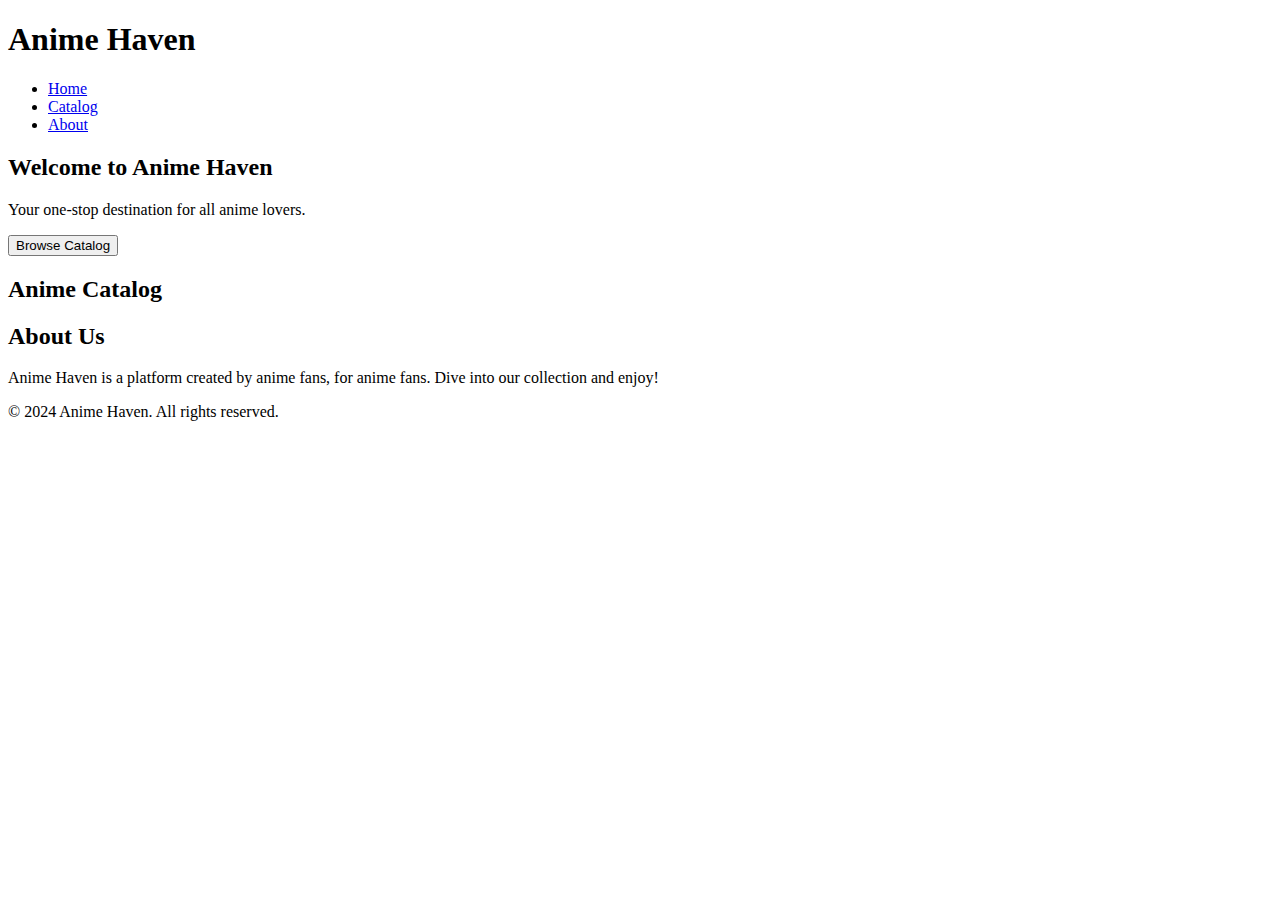
==== index.html @ 2b057801 "Create index.html" ====
<!DOCTYPE html>
<html lang="en">
<head>
    <meta charset="UTF-8">
    <meta name="viewport" content="width=device-width, initial-scale=1.0">
    <title>Anime Haven</title>
    <link rel="stylesheet" href="style.css">
    <script defer src="script.js"></script>
</head>
<body>
    <header class="header">
        <h1>Anime Haven</h1>
        <nav>
            <ul>
                <li><a href="#home">Home</a></li>
                <li><a href="#catalog">Catalog</a></li>
                <li><a href="#about">About</a></li>
            </ul>
        </nav>
    </header>
    
    <main>
        <section id="home" class="hero">
            <div class="hero-content">
                <h2>Welcome to Anime Haven</h2>
                <p>Your one-stop destination for all anime lovers.</p>
                <button onclick="scrollToCatalog()">Browse Catalog</button>
            </div>
        </section>
        
        <section id="catalog" class="catalog">
            <h2>Anime Catalog</h2>
            <div id="anime-list" class="anime-list"></div>
        </section>
        
        <section id="about" class="about">
            <h2>About Us</h2>
            <p>Anime Haven is a platform created by anime fans, for anime fans. Dive into our collection and enjoy!</p>
        </section>
    </main>
    
    <footer>
        <p>© 2024 Anime Haven. All rights reserved.</p>
    </footer>
</body>
</html>
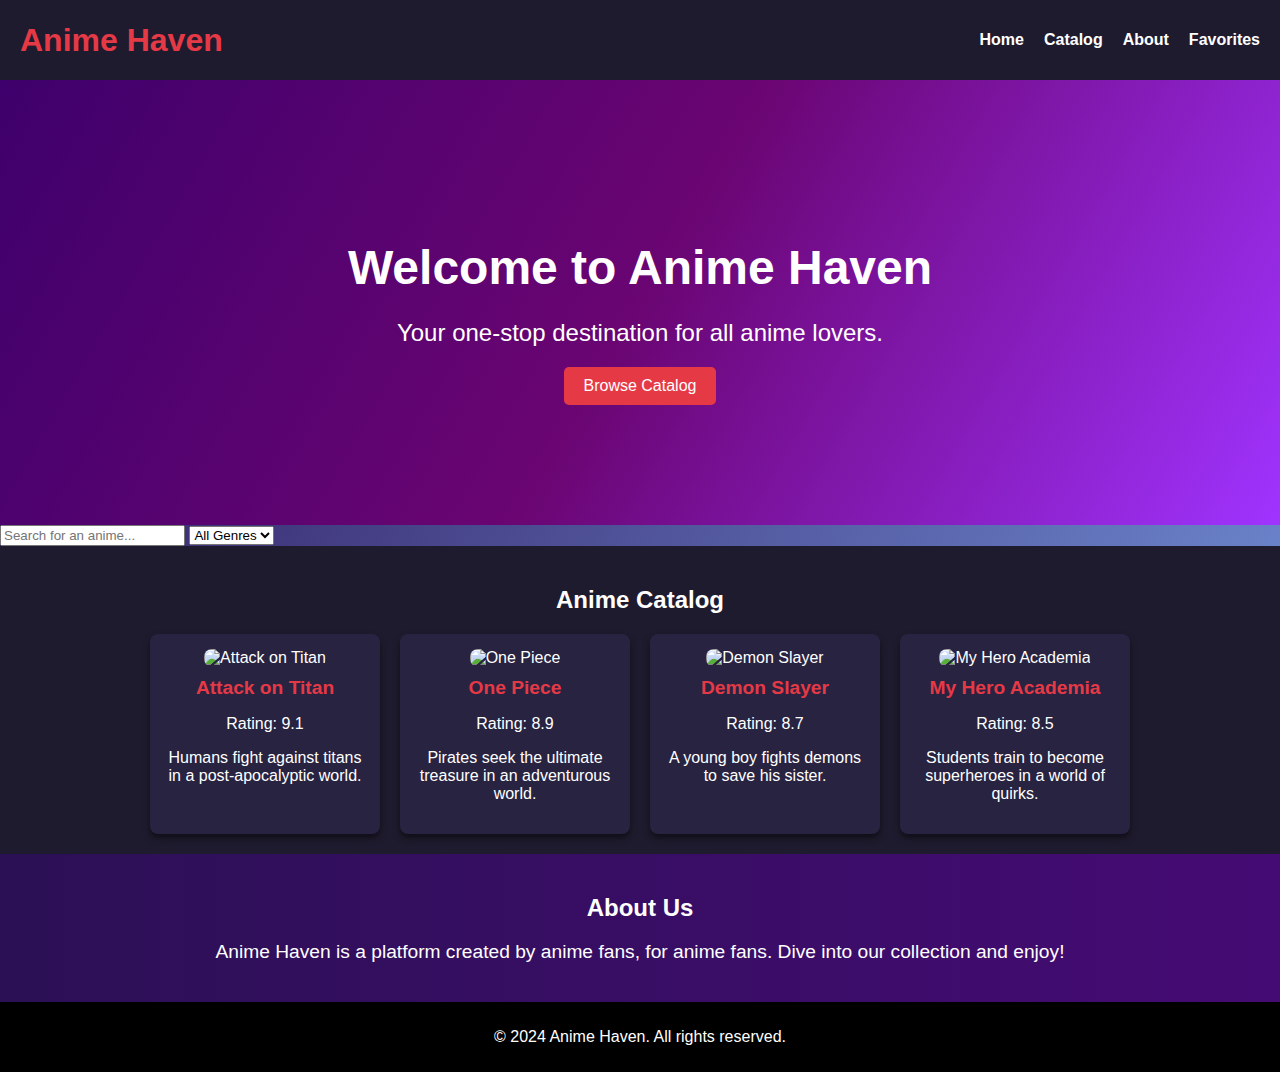
==== commit 9e121460: "Update index.html" ====
--- a/index.html
+++ b/index.html
@@ -15,11 +15,13 @@
                 <li><a href="#home">Home</a></li>
                 <li><a href="#catalog">Catalog</a></li>
                 <li><a href="#about">About</a></li>
+                <li><a href="favorites.html">Favorites</a></li>
             </ul>
         </nav>
     </header>
     
     <main>
+        <!-- Hero Section -->
         <section id="home" class="hero">
             <div class="hero-content">
                 <h2>Welcome to Anime Haven</h2>
@@ -28,11 +30,25 @@
             </div>
         </section>
         
+        <!-- Search and Filter -->
+        <section id="search" class="search-section">
+            <input type="text" id="search-bar" placeholder="Search for an anime..." oninput="searchAnime()">
+            <select id="filter" onchange="filterAnime()">
+                <option value="all">All Genres</option>
+                <option value="action">Action</option>
+                <option value="adventure">Adventure</option>
+                <option value="fantasy">Fantasy</option>
+                <option value="drama">Drama</option>
+            </select>
+        </section>
+        
+        <!-- Catalog -->
         <section id="catalog" class="catalog">
             <h2>Anime Catalog</h2>
             <div id="anime-list" class="anime-list"></div>
         </section>
         
+        <!-- About Section -->
         <section id="about" class="about">
             <h2>About Us</h2>
             <p>Anime Haven is a platform created by anime fans, for anime fans. Dive into our collection and enjoy!</p>
--- a/style.css
+++ b/style.css
@@ -0,0 +1,140 @@
+/* General Styles */
+body {
+    margin: 0;
+    font-family: 'Roboto', sans-serif;
+    background: linear-gradient(120deg, #2b1055, #7597de);
+    color: #ffffff;
+    overflow-x: hidden;
+}
+
+.header {
+    background: #1f1b2e;
+    padding: 15px 20px;
+    display: flex;
+    justify-content: space-between;
+    align-items: center;
+    box-shadow: 0 4px 6px rgba(0, 0, 0, 0.5);
+}
+
+.header h1 {
+    margin: 0;
+    color: #e63946;
+}
+
+.header nav ul {
+    list-style: none;
+    padding: 0;
+    display: flex;
+    gap: 20px;
+}
+
+.header nav a {
+    text-decoration: none;
+    color: #ffffff;
+    font-weight: bold;
+    transition: color 0.3s ease;
+}
+
+.header nav a:hover {
+    color: #e63946;
+}
+
+/* Hero Section */
+.hero {
+    background: linear-gradient(120deg, #3e006c, #6a0572, #a033ff);
+    text-align: center;
+    padding: 120px 20px;
+    color: white;
+}
+
+.hero-content h2 {
+    font-size: 3rem;
+    margin-bottom: 10px;
+}
+
+.hero-content p {
+    font-size: 1.5rem;
+    margin-bottom: 20px;
+}
+
+.hero-content button {
+    padding: 10px 20px;
+    background: #e63946;
+    border: none;
+    border-radius: 5px;
+    color: white;
+    font-size: 1rem;
+    cursor: pointer;
+    transition: background 0.3s ease;
+}
+
+.hero-content button:hover {
+    background: #d62828;
+}
+
+/* Catalog */
+.catalog {
+    padding: 20px;
+    background: #1f1b2e;
+}
+
+.catalog h2 {
+    text-align: center;
+    margin-bottom: 20px;
+}
+
+.anime-list {
+    display: flex;
+    flex-wrap: wrap;
+    gap: 20px;
+    justify-content: center;
+}
+
+.anime-item {
+    background: #282341;
+    padding: 15px;
+    border-radius: 8px;
+    width: 200px;
+    text-align: center;
+    box-shadow: 0 4px 6px rgba(0, 0, 0, 0.5);
+    transition: transform 0.3s ease;
+}
+
+.anime-item:hover {
+    transform: translateY(-5px);
+}
+
+.anime-item img {
+    width: 100%;
+    border-radius: 8px;
+}
+
+.anime-item h3 {
+    margin: 10px 0;
+    font-size: 1.2rem;
+    color: #e63946;
+}
+
+/* About Section */
+.about {
+    padding: 20px;
+    text-align: center;
+    background: linear-gradient(90deg, #2b1055, #450b74);
+    color: #ffffff;
+}
+
+.about h2 {
+    margin-bottom: 10px;
+}
+
+.about p {
+    font-size: 1.2rem;
+}
+
+/* Footer */
+footer {
+    background: #000000;
+    text-align: center;
+    padding: 10px;
+    color: #ffffff;
+}
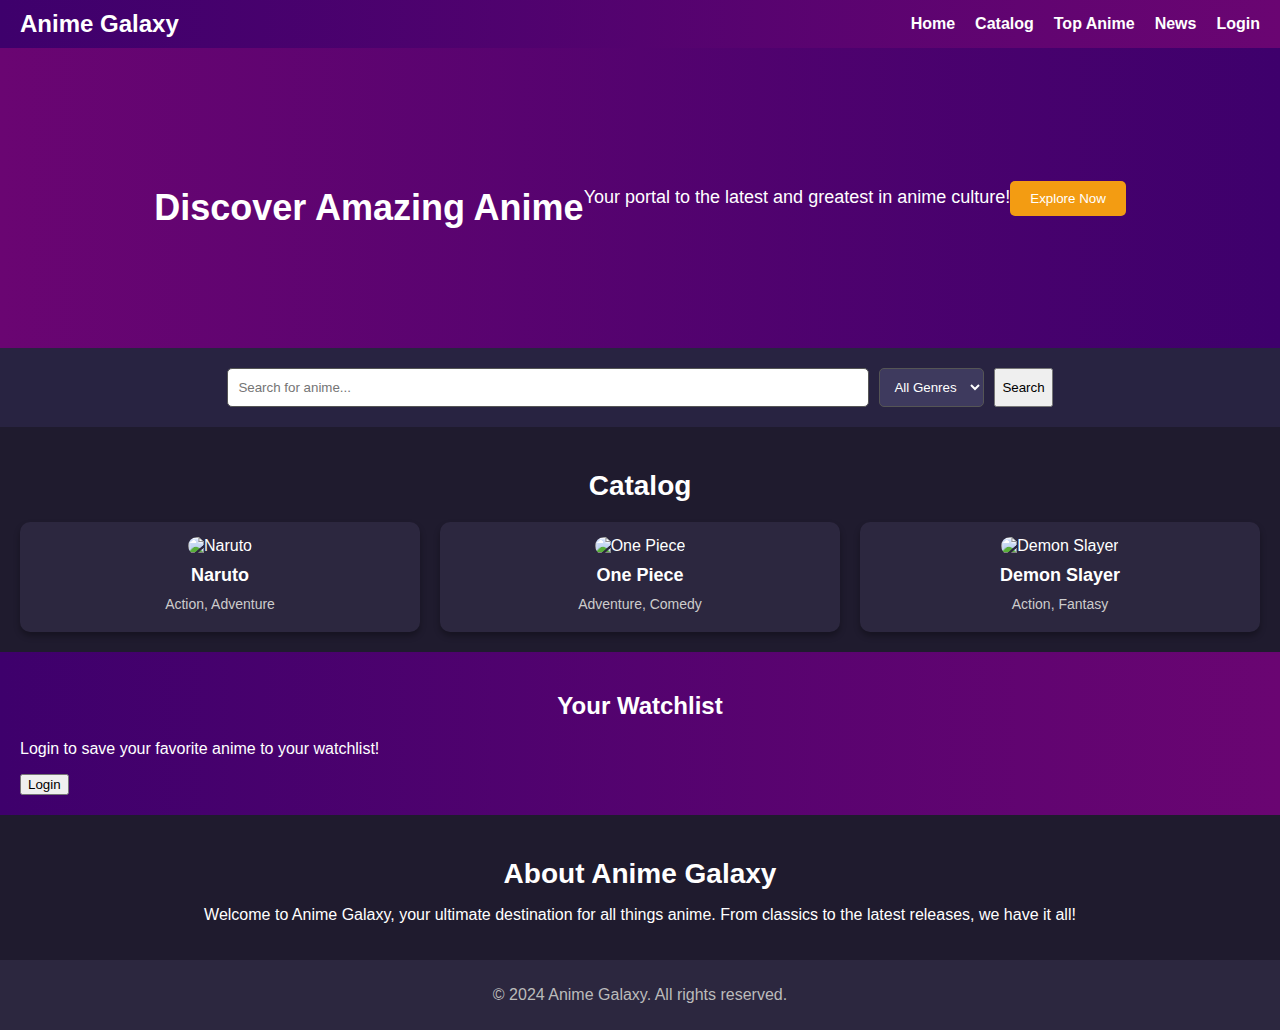
==== commit c8752159: "Update index.html" ====
--- a/index.html
+++ b/index.html
@@ -3,60 +3,77 @@
 <head>
     <meta charset="UTF-8">
     <meta name="viewport" content="width=device-width, initial-scale=1.0">
-    <title>Anime Haven</title>
+    <title>Anime Galaxy</title>
     <link rel="stylesheet" href="style.css">
-    <script defer src="script.js"></script>
 </head>
 <body>
     <header class="header">
-        <h1>Anime Haven</h1>
+        <h1>Anime Galaxy</h1>
         <nav>
             <ul>
                 <li><a href="#home">Home</a></li>
                 <li><a href="#catalog">Catalog</a></li>
-                <li><a href="#about">About</a></li>
-                <li><a href="favorites.html">Favorites</a></li>
+                <li><a href="top-anime.html">Top Anime</a></li>
+                <li><a href="news.html">News</a></li>
+                <li><a href="login.html">Login</a></li>
             </ul>
         </nav>
     </header>
-    
-    <main>
-        <!-- Hero Section -->
-        <section id="home" class="hero">
-            <div class="hero-content">
-                <h2>Welcome to Anime Haven</h2>
-                <p>Your one-stop destination for all anime lovers.</p>
-                <button onclick="scrollToCatalog()">Browse Catalog</button>
+
+    <div class="hero">
+        <h2>Discover Amazing Anime</h2>
+        <p>Your portal to the latest and greatest in anime culture!</p>
+        <button onclick="window.location.href='#catalog'">Explore Now</button>
+    </div>
+
+    <section class="search-section">
+        <input type="text" id="search-bar" placeholder="Search for anime...">
+        <select id="filter">
+            <option value="all">All Genres</option>
+            <option value="action">Action</option>
+            <option value="comedy">Comedy</option>
+            <option value="romance">Romance</option>
+            <option value="fantasy">Fantasy</option>
+        </select>
+        <button onclick="searchAnime()">Search</button>
+    </section>
+
+    <section id="catalog" class="catalog">
+        <h2>Catalog</h2>
+        <div class="anime-list">
+            <div class="anime-item" onclick="openDetails('naruto')">
+                <img src="https://via.placeholder.com/200x300" alt="Naruto">
+                <h3>Naruto</h3>
+                <p>Action, Adventure</p>
             </div>
-        </section>
-        
-        <!-- Search and Filter -->
-        <section id="search" class="search-section">
-            <input type="text" id="search-bar" placeholder="Search for an anime..." oninput="searchAnime()">
-            <select id="filter" onchange="filterAnime()">
-                <option value="all">All Genres</option>
-                <option value="action">Action</option>
-                <option value="adventure">Adventure</option>
-                <option value="fantasy">Fantasy</option>
-                <option value="drama">Drama</option>
-            </select>
-        </section>
-        
-        <!-- Catalog -->
-        <section id="catalog" class="catalog">
-            <h2>Anime Catalog</h2>
-            <div id="anime-list" class="anime-list"></div>
-        </section>
-        
-        <!-- About Section -->
-        <section id="about" class="about">
-            <h2>About Us</h2>
-            <p>Anime Haven is a platform created by anime fans, for anime fans. Dive into our collection and enjoy!</p>
-        </section>
-    </main>
-    
+            <div class="anime-item" onclick="openDetails('one-piece')">
+                <img src="https://via.placeholder.com/200x300" alt="One Piece">
+                <h3>One Piece</h3>
+                <p>Adventure, Comedy</p>
+            </div>
+            <div class="anime-item" onclick="openDetails('demon-slayer')">
+                <img src="https://via.placeholder.com/200x300" alt="Demon Slayer">
+                <h3>Demon Slayer</h3>
+                <p>Action, Fantasy</p>
+            </div>
+        </div>
+    </section>
+
+    <section class="favorites-section">
+        <h2>Your Watchlist</h2>
+        <p>Login to save your favorite anime to your watchlist!</p>
+        <button onclick="window.location.href='login.html'">Login</button>
+    </section>
+
+    <section class="about">
+        <h2>About Anime Galaxy</h2>
+        <p>Welcome to Anime Galaxy, your ultimate destination for all things anime. From classics to the latest releases, we have it all!</p>
+    </section>
+
     <footer>
-        <p>© 2024 Anime Haven. All rights reserved.</p>
+        <p>&copy; 2024 Anime Galaxy. All rights reserved.</p>
     </footer>
+
+    <script src="script.js"></script>
 </body>
 </html>
--- a/style.css
+++ b/style.css
@@ -1,140 +1,199 @@
 /* General Styles */
 body {
     margin: 0;
-    font-family: 'Roboto', sans-serif;
-    background: linear-gradient(120deg, #2b1055, #7597de);
-    color: #ffffff;
-    overflow-x: hidden;
+    font-family: Arial, sans-serif;
+    color: white;
+    background: #1f1b2e;
 }
 
 .header {
-    background: #1f1b2e;
-    padding: 15px 20px;
+    background: linear-gradient(90deg, #3e006c, #6a0572);
+    padding: 10px 20px;
     display: flex;
     justify-content: space-between;
     align-items: center;
-    box-shadow: 0 4px 6px rgba(0, 0, 0, 0.5);
+    box-shadow: 0 4px 6px rgba(0, 0, 0, 0.3);
 }
 
 .header h1 {
+    font-size: 24px;
     margin: 0;
-    color: #e63946;
 }
 
 .header nav ul {
     list-style: none;
-    padding: 0;
     display: flex;
     gap: 20px;
+    padding: 0;
+    margin: 0;
 }
 
-.header nav a {
+.header nav ul li {
+    display: inline;
+}
+
+.header nav ul li a {
     text-decoration: none;
-    color: #ffffff;
+    color: white;
     font-weight: bold;
     transition: color 0.3s ease;
 }
 
-.header nav a:hover {
-    color: #e63946;
+.header nav ul li a:hover {
+    color: #f39c12;
 }
 
-/* Hero Section */
 .hero {
-    background: linear-gradient(120deg, #3e006c, #6a0572, #a033ff);
+    display: flex;
+    justify-content: center;
+    align-items: center;
+    height: 300px;
+    background: linear-gradient(90deg, #6a0572, #3e006c);
     text-align: center;
-    padding: 120px 20px;
-    color: white;
 }
 
-.hero-content h2 {
-    font-size: 3rem;
+.hero h2 {
+    font-size: 36px;
     margin-bottom: 10px;
 }
 
-.hero-content p {
-    font-size: 1.5rem;
+.hero p {
+    font-size: 18px;
     margin-bottom: 20px;
 }
 
-.hero-content button {
+.hero button {
     padding: 10px 20px;
-    background: #e63946;
+    background-color: #f39c12;
+    color: white;
     border: none;
     border-radius: 5px;
-    color: white;
-    font-size: 1rem;
     cursor: pointer;
     transition: background 0.3s ease;
 }
 
-.hero-content button:hover {
-    background: #d62828;
+.hero button:hover {
+    background-color: #d87b00;
+}
+
+/* Search Section */
+.search-section {
+    display: flex;
+    justify-content: center;
+    gap: 10px;
+    padding: 20px;
+    background: #282341;
+}
+
+#search-bar {
+    padding: 10px;
+    width: 50%;
+    border: 1px solid #555;
+    border-radius: 5px;
+}
+
+#filter {
+    padding: 10px;
+    border: 1px solid #555;
+    border-radius: 5px;
+    background: #3e3a5e;
+    color: white;
 }
 
 /* Catalog */
 .catalog {
     padding: 20px;
-    background: #1f1b2e;
+    text-align: center;
 }
 
 .catalog h2 {
-    text-align: center;
+    font-size: 28px;
     margin-bottom: 20px;
 }
 
 .anime-list {
-    display: flex;
-    flex-wrap: wrap;
+    display: grid;
+    grid-template-columns: repeat(auto-fit, minmax(200px, 1fr));
     gap: 20px;
-    justify-content: center;
 }
 
 .anime-item {
-    background: #282341;
+    background: #2c273f;
     padding: 15px;
-    border-radius: 8px;
-    width: 200px;
+    border-radius: 10px;
+    box-shadow: 0 4px 6px rgba(0, 0, 0, 0.3);
+    transition: transform 0.3s ease, box-shadow 0.3s ease;
     text-align: center;
-    box-shadow: 0 4px 6px rgba(0, 0, 0, 0.5);
-    transition: transform 0.3s ease;
+}
+
+.anime-item img {
+    width: 100%;
+    border-radius: 10px;
+}
+
+.anime-item h3 {
+    margin: 10px 0;
+    font-size: 18px;
+}
+
+.anime-item p {
+    margin: 5px 0;
+    font-size: 14px;
+    color: #ccc;
+}
+
+.anime-item button {
+    padding: 8px 15px;
+    background-color: #f39c12;
+    color: white;
+    border: none;
+    border-radius: 5px;
+    cursor: pointer;
+    transition: background 0.3s ease;
+}
+
+.anime-item button:hover {
+    background-color: #d87b00;
 }
 
 .anime-item:hover {
     transform: translateY(-5px);
+    box-shadow: 0 8px 15px rgba(0, 0, 0, 0.4);
 }
 
-.anime-item img {
-    width: 100%;
-    border-radius: 8px;
+/* Favorites Section */
+.favorites-section {
+    padding: 20px;
+    background: linear-gradient(90deg, #3e006c, #6a0572);
+    color: white;
 }
 
-.anime-item h3 {
-    margin: 10px 0;
-    font-size: 1.2rem;
-    color: #e63946;
+.favorites-section h2 {
+    text-align: center;
+    margin-bottom: 20px;
 }
 
 /* About Section */
 .about {
     padding: 20px;
+    background: #1f1b2e;
+    color: white;
     text-align: center;
-    background: linear-gradient(90deg, #2b1055, #450b74);
-    color: #ffffff;
 }
 
 .about h2 {
+    font-size: 28px;
     margin-bottom: 10px;
 }
 
 .about p {
-    font-size: 1.2rem;
+    font-size: 16px;
 }
 
 /* Footer */
 footer {
-    background: #000000;
+    background: #2c273f;
     text-align: center;
     padding: 10px;
-    color: #ffffff;
+    color: #bbb;
 }
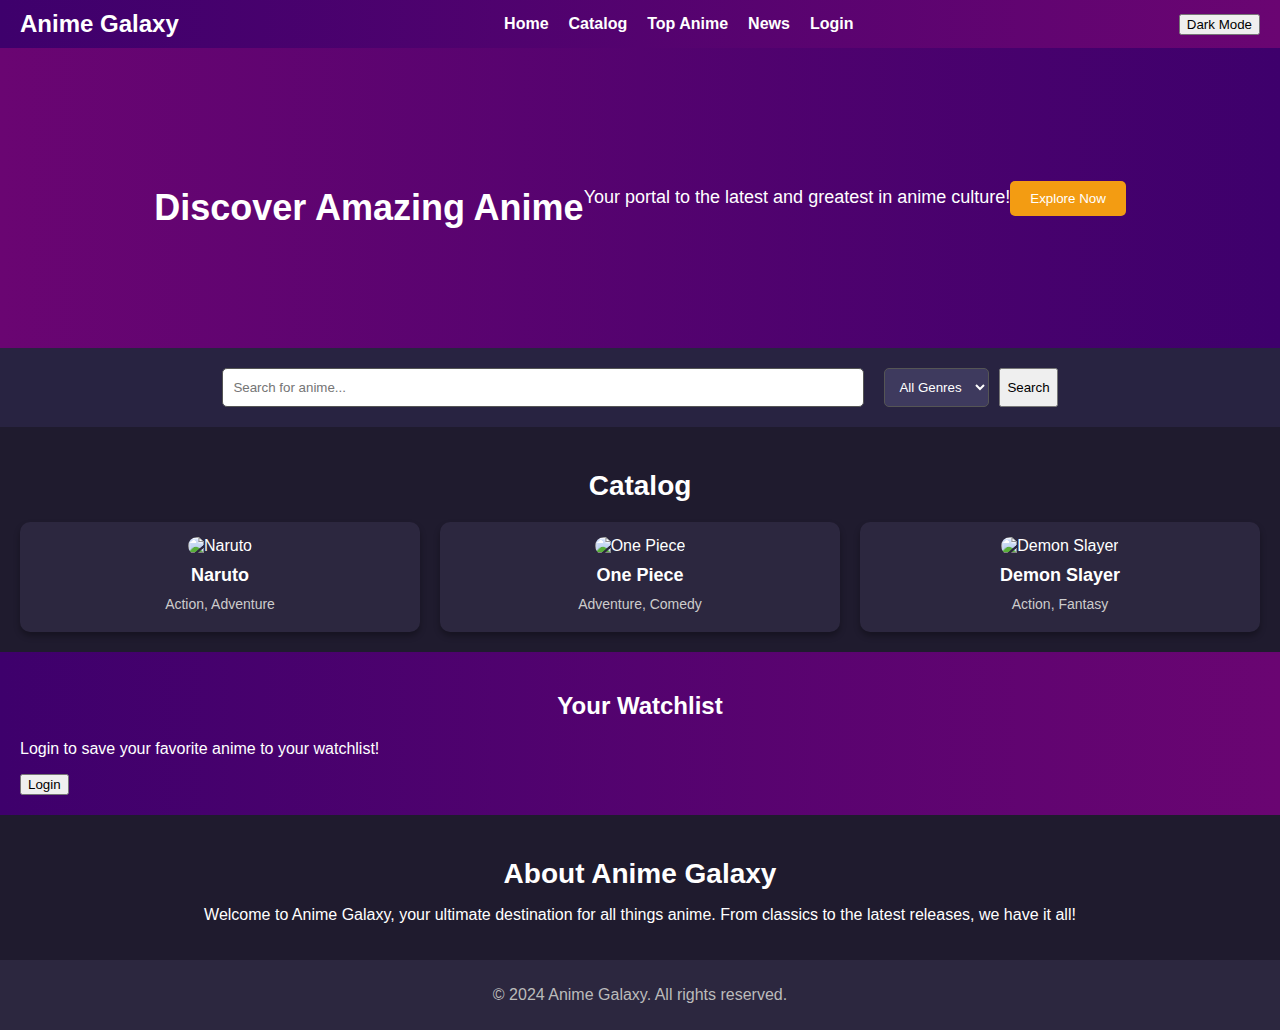
==== commit 4be75348: "Update index.html" ====
--- a/index.html
+++ b/index.html
@@ -18,6 +18,7 @@
                 <li><a href="login.html">Login</a></li>
             </ul>
         </nav>
+        <button id="theme-toggle" onclick="toggleTheme()">Dark Mode</button>
     </header>
 
     <div class="hero">
@@ -27,7 +28,8 @@
     </div>
 
     <section class="search-section">
-        <input type="text" id="search-bar" placeholder="Search for anime...">
+        <input type="text" id="search-bar" placeholder="Search for anime..." oninput="showSuggestions(this.value)">
+        <div id="suggestions"></div>
         <select id="filter">
             <option value="all">All Genres</option>
             <option value="action">Action</option>
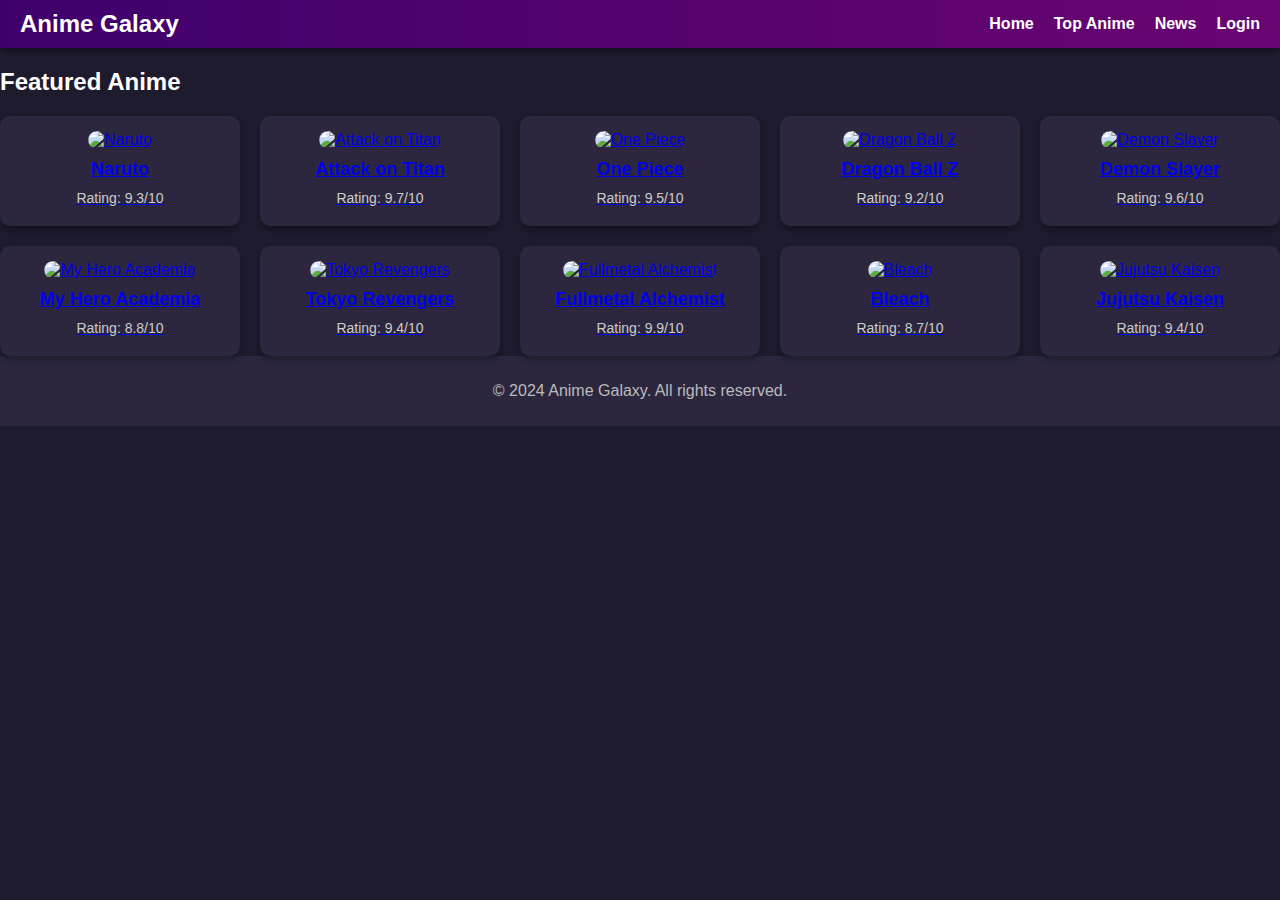
==== commit 3cc92f6a: "Update index.html" ====
--- a/index.html
+++ b/index.html
@@ -11,71 +11,94 @@
         <h1>Anime Galaxy</h1>
         <nav>
             <ul>
-                <li><a href="#home">Home</a></li>
-                <li><a href="#catalog">Catalog</a></li>
+                <li><a href="index.html">Home</a></li>
                 <li><a href="top-anime.html">Top Anime</a></li>
                 <li><a href="news.html">News</a></li>
                 <li><a href="login.html">Login</a></li>
             </ul>
         </nav>
-        <button id="theme-toggle" onclick="toggleTheme()">Dark Mode</button>
     </header>
 
-    <div class="hero">
-        <h2>Discover Amazing Anime</h2>
-        <p>Your portal to the latest and greatest in anime culture!</p>
-        <button onclick="window.location.href='#catalog'">Explore Now</button>
-    </div>
-
-    <section class="search-section">
-        <input type="text" id="search-bar" placeholder="Search for anime..." oninput="showSuggestions(this.value)">
-        <div id="suggestions"></div>
-        <select id="filter">
-            <option value="all">All Genres</option>
-            <option value="action">Action</option>
-            <option value="comedy">Comedy</option>
-            <option value="romance">Romance</option>
-            <option value="fantasy">Fantasy</option>
-        </select>
-        <button onclick="searchAnime()">Search</button>
-    </section>
-
-    <section id="catalog" class="catalog">
-        <h2>Catalog</h2>
+    <main>
+        <h2>Featured Anime</h2>
         <div class="anime-list">
-            <div class="anime-item" onclick="openDetails('naruto')">
-                <img src="https://via.placeholder.com/200x300" alt="Naruto">
-                <h3>Naruto</h3>
-                <p>Action, Adventure</p>
+            <!-- Example Anime Entries -->
+            <div class="anime-item">
+                <a href="anime-details.html?id=1">
+                    <img src="https://via.placeholder.com/200x300?text=Naruto" alt="Naruto">
+                    <h3>Naruto</h3>
+                    <p>Rating: 9.3/10</p>
+                </a>
             </div>
-            <div class="anime-item" onclick="openDetails('one-piece')">
-                <img src="https://via.placeholder.com/200x300" alt="One Piece">
-                <h3>One Piece</h3>
-                <p>Adventure, Comedy</p>
+            <div class="anime-item">
+                <a href="anime-details.html?id=2">
+                    <img src="https://via.placeholder.com/200x300?text=Attack+on+Titan" alt="Attack on Titan">
+                    <h3>Attack on Titan</h3>
+                    <p>Rating: 9.7/10</p>
+                </a>
             </div>
-            <div class="anime-item" onclick="openDetails('demon-slayer')">
-                <img src="https://via.placeholder.com/200x300" alt="Demon Slayer">
-                <h3>Demon Slayer</h3>
-                <p>Action, Fantasy</p>
+            <div class="anime-item">
+                <a href="anime-details.html?id=3">
+                    <img src="https://via.placeholder.com/200x300?text=One+Piece" alt="One Piece">
+                    <h3>One Piece</h3>
+                    <p>Rating: 9.5/10</p>
+                </a>
+            </div>
+            <!-- More Anime Entries -->
+            <div class="anime-item">
+                <a href="anime-details.html?id=4">
+                    <img src="https://via.placeholder.com/200x300?text=Dragon+Ball+Z" alt="Dragon Ball Z">
+                    <h3>Dragon Ball Z</h3>
+                    <p>Rating: 9.2/10</p>
+                </a>
+            </div>
+            <div class="anime-item">
+                <a href="anime-details.html?id=5">
+                    <img src="https://via.placeholder.com/200x300?text=Demon+Slayer" alt="Demon Slayer">
+                    <h3>Demon Slayer</h3>
+                    <p>Rating: 9.6/10</p>
+                </a>
+            </div>
+            <div class="anime-item">
+                <a href="anime-details.html?id=6">
+                    <img src="https://via.placeholder.com/200x300?text=My+Hero+Academia" alt="My Hero Academia">
+                    <h3>My Hero Academia</h3>
+                    <p>Rating: 8.8/10</p>
+                </a>
+            </div>
+            <div class="anime-item">
+                <a href="anime-details.html?id=7">
+                    <img src="https://via.placeholder.com/200x300?text=Tokyo+Revengers" alt="Tokyo Revengers">
+                    <h3>Tokyo Revengers</h3>
+                    <p>Rating: 9.4/10</p>
+                </a>
+            </div>
+            <div class="anime-item">
+                <a href="anime-details.html?id=8">
+                    <img src="https://via.placeholder.com/200x300?text=Fullmetal+Alchemist" alt="Fullmetal Alchemist">
+                    <h3>Fullmetal Alchemist</h3>
+                    <p>Rating: 9.9/10</p>
+                </a>
+            </div>
+            <div class="anime-item">
+                <a href="anime-details.html?id=9">
+                    <img src="https://via.placeholder.com/200x300?text=Bleach" alt="Bleach">
+                    <h3>Bleach</h3>
+                    <p>Rating: 8.7/10</p>
+                </a>
+            </div>
+            <div class="anime-item">
+                <a href="anime-details.html?id=10">
+                    <img src="https://via.placeholder.com/200x300?text=Jujutsu+Kaisen" alt="Jujutsu Kaisen">
+                    <h3>Jujutsu Kaisen</h3>
+                    <p>Rating: 9.4/10</p>
+                </a>
             </div>
         </div>
-    </section>
-
-    <section class="favorites-section">
-        <h2>Your Watchlist</h2>
-        <p>Login to save your favorite anime to your watchlist!</p>
-        <button onclick="window.location.href='login.html'">Login</button>
-    </section>
-
-    <section class="about">
-        <h2>About Anime Galaxy</h2>
-        <p>Welcome to Anime Galaxy, your ultimate destination for all things anime. From classics to the latest releases, we have it all!</p>
-    </section>
+    </main>
 
     <footer>
         <p>&copy; 2024 Anime Galaxy. All rights reserved.</p>
     </footer>
-
-    <script src="script.js"></script>
 </body>
 </html>
